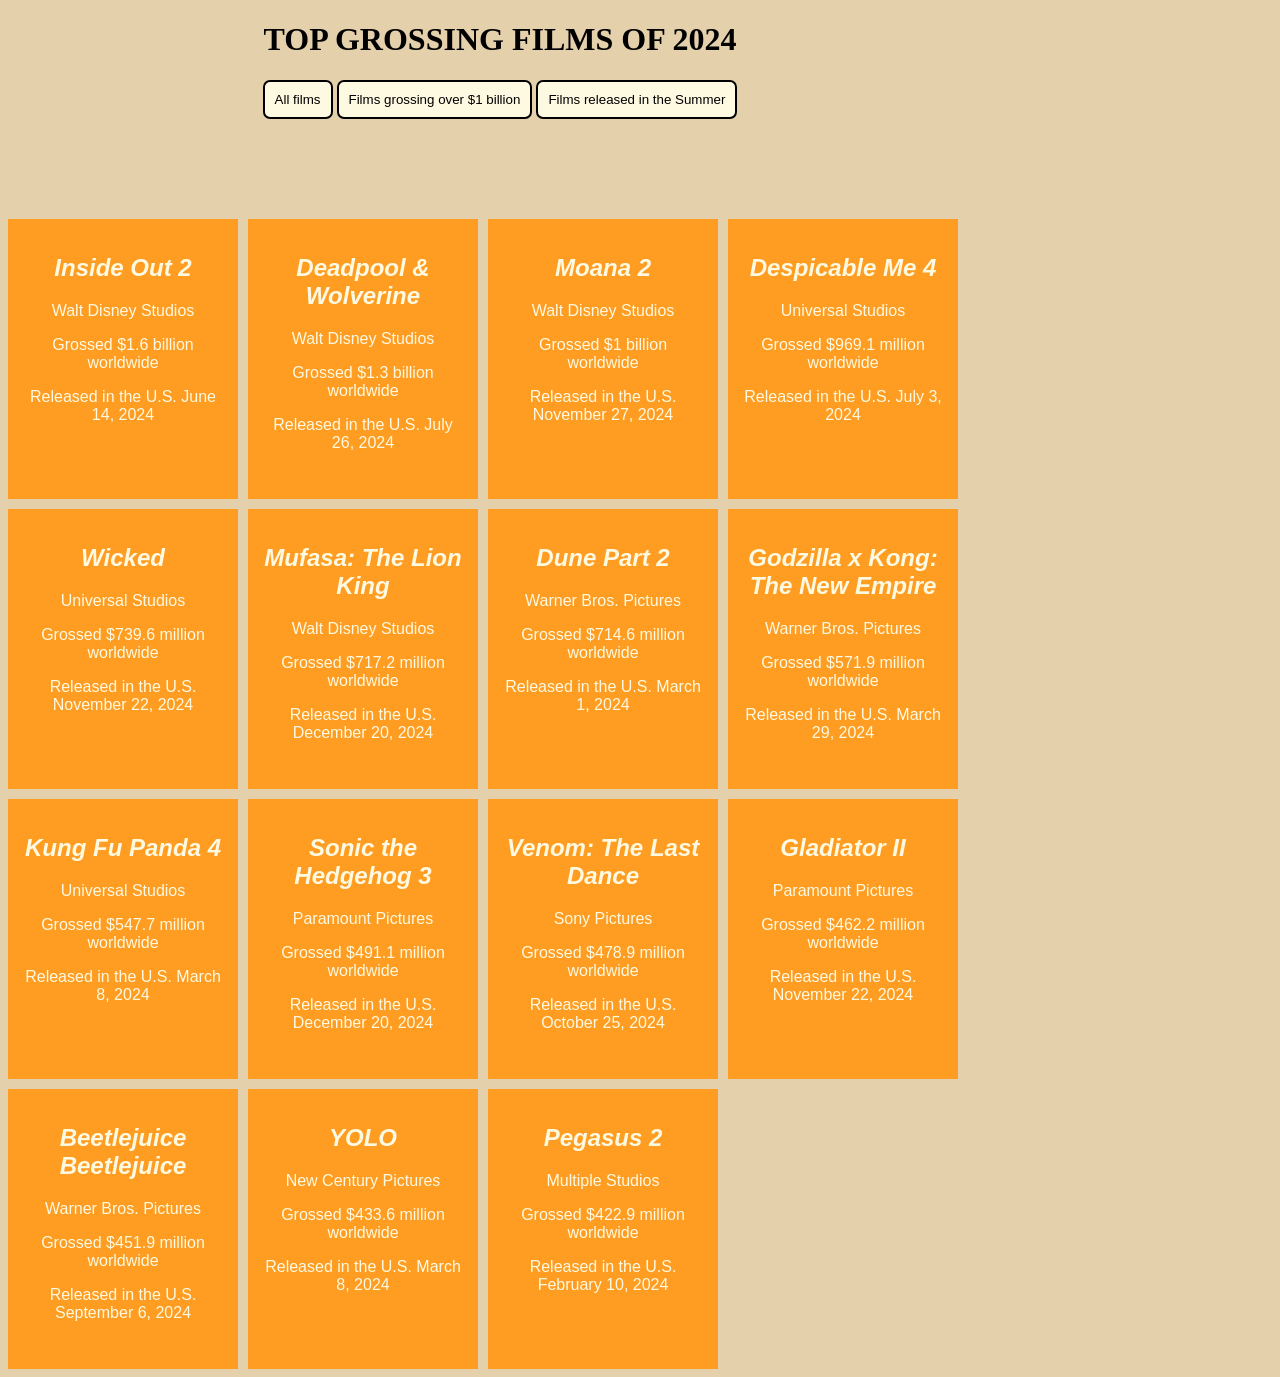
==== newindex.html @ 23d1fd78 "apr 5 commit" ====
<!DOCTYPE html>
<html lang="en">
<head>
    <meta charset="UTF-8">
    <meta name="viewport" content="width=device-width, initial-scale=1.0">
    <title>Javascript: Document Object Model</title>

    <h1> TOP GROSSING FILMS OF 2024 </h1>

    <div id="button-container">
        <button id="all" value="all">All films</button>
        <button id="over1bil" value="over1bil"> Films grossing over $1 billion</button>
        <button id="releasedSummer" value="releasedSummer">Films released in the Summer</button>
    </div>  

    <style>
            html{
            background-color: #E5D0AC;
            max-width: 1000px;
           }

           h1{
            text-align: center;
           }

           h2{
            color: #FEF9E1;
            font-style: oblique;
           }

           p{
            color:#FEF9E1;
           }

           #container > div.filmCards {
                width: 200px;
                height: 250px;
                background-color: #FF9D23;
                border: 5px solid #FF9D23;
                padding: 10px;
                flex: wrap;
                text-align: center;
                font-family: Verdana, Geneva, Tahoma, sans-serif;
                
            }

            #container {
                display:flex;
                flex-wrap: wrap;
                gap: 10px;
                padding-top: 50px;
                align-items: center;
            }

            #button-container{
                padding-bottom: 50px;
                text-align: center;
            }

            button {
                padding: 10px 10px;
                border-radius: 7px;
                border: 2px solid black;
                background-color: #FEF9E1;
            }

            .hover {
                background-color: #FF9D23;
                color: #fff;
                border: 1px solid #fff;
                cursor: pointer;
            }

            .clicked {
                background-color: #C14600;
                color: #fff;
                border: 1px solid #fff;
                cursor: pointer; 
            }

    </style>
</head>

    <div id="container"> </div>

     <script>

        const films = [
        {
            title: "Inside Out 2",
            studio: "Walt Disney Studios",
            releaseDate: "June 14, 2024",
            gross: "$1.6 billion",
            isOneBil: true,
            summerFilm: true
        },
        {
            title: "Deadpool & Wolverine",
            studio: "Walt Disney Studios",
            releaseDate: "July 26, 2024",
            gross: "$1.3 billion",
            isOneBil: true,
            summerFilm: true
        },
        {
            title: "Moana 2",
            studio: "Walt Disney Studios",
            releaseDate: "November 27, 2024",
            gross: "$1 billion",
            isOneBil: true,
            summerFilm: false
        },
        {
            title: "Despicable Me 4",
            studio: "Universal Studios",
            releaseDate: "July 3, 2024",
            gross: "$969.1 million",
            isOneBil: false,
            summerFilm: true
        },
        {
            title: "Wicked",
            studio: "Universal Studios",
            releaseDate: "November 22, 2024",
            gross: "$739.6 million",
            isOneBil: false,
            summerFilm: false
        },
        {
            title: "Mufasa: The Lion King",
            studio: "Walt Disney Studios",
            releaseDate: "December 20, 2024",
            gross: "$717.2 million",
            isOneBil: false,
            summerFilm: false
        },
        {
            title: "Dune Part 2",
            studio: "Warner Bros. Pictures",
            releaseDate: "March 1, 2024",
            gross: "$714.6 million",
            isOneBil: false,
            summerFilm: false
        },
        {
            title: "Godzilla x Kong: The New Empire",
            studio: "Warner Bros. Pictures",
            releaseDate: "March 29, 2024",
            gross: "$571.9 million",
            isOneBil: false,
            summerFilm: false
        },
        {
            title: "Kung Fu Panda 4",
            studio: "Universal Studios",
            releaseDate: "March 8, 2024",
            gross: "$547.7 million",
            isOneBil: false,
            summerFilm: false
        },
        {
            title: "Sonic the Hedgehog 3",
            studio: "Paramount Pictures",
            releaseDate: "December 20, 2024",
            gross: "$491.1 million",
            isOneBil: false,
            summerFilm: false
        },
        {
            title: "Venom: The Last Dance",
            studio: "Sony Pictures",
            releaseDate: "October 25, 2024",
            gross: "$478.9 million",
            isOneBil: false,
            summerFilm: false
        },
        {
            title: "Gladiator II",
            studio: "Paramount Pictures",
            releaseDate: "November 22, 2024",
            gross: "$462.2 million",
            isOneBil: false,
            summerFilm: false
        },
        {
            title: "Beetlejuice Beetlejuice",
            studio: "Warner Bros. Pictures",
            releaseDate: "September 6, 2024",
            gross: "$451.9 million",
            isOneBil: false,
            summerFilm: false
        },
        {
            title: "YOLO",
            studio: "New Century Pictures",
            releaseDate: "March 8, 2024",
            gross: "$433.6 million",
            isOneBil: false,
            summerFilm: false
        },
        {
            title: "Pegasus 2",
            studio: "Multiple Studios",
            releaseDate: "February 10, 2024",
            gross: "$422.9 million",
            isOneBil: false,
            summerFilm: false
        }
        ];

        let container = document.getElementById('container');

        function makeCards(title, studio, gross, isOneBil, releaseDate, summerFilm){
        let elementDiv = document.createElement('div');

            if (isOneBil){
            elementDiv.setAttribute('data-isOneBil', 'over1bil');
            }
            else {
            elementDiv.setAttribute('data-isOneBil', 'not1bil');
            };

            if (summerFilm){
                elementDiv.setAttribute('data-summerFilm', 'releasedSummer');
            }
            else{
                elementDiv.setAttribute('data-summerFilm', 'notReleasedSummer')
            }

         elementDiv.classList.add('filmCards');
        let cardText = `<h2>${title}</h2><p>${studio}</p><p>Grossed ${gross} worldwide</p><p>Released in the U.S. ${releaseDate}`;
        elementDiv.innerHTML = cardText;
        container.append(elementDiv);
    }

    films.forEach(function(c){
        makeCards(c.title, c.studio, c.gross, c.isOneBil, c.releaseDate, c.summerFilm);
    })

    let allButtons = document.querySelectorAll('button')
    let cards = document.querySelectorAll('.filmCards');

        allButtons.forEach(function(btn) {
            btn.addEventListener('mouseenter',function(){
                this.classList.add('hover');
        });
            btn.addEventListener('mouseleave',function(){
                this.classList.remove('hover');
        });
        });

        allButtons.forEach(function(btn){
            btn.addEventListener('click',function(){
                allButtons.forEach(btn_inside => {
                    btn_inside.classList.remove('clicked');
                    this.classList.add('clicked')
                    const filter = this.value;
                })
            })
        })

        allButtons.forEach(function(btn){
            btn.addEventListener('click',function(){

                let button_value = this.value;

                cards.forEach(function(card){
                    if (button_value == 'all'){
                        card.style.display = 'block';
                    }
                    else
                    
                    if (card.getAttribute('data-isOneBil') == button_value){
                        card.style.display = 'block';
                    }
                    else{
                        card.style.display = 'none';
                    }
                })
                
                if (card.getAttribute('data-summerFilm') == button_value){
                        card.style.display = 'block';
                    }
                    else{
                        card.style.display = 'none';
                    }

            })
        })


     </script>
</html>
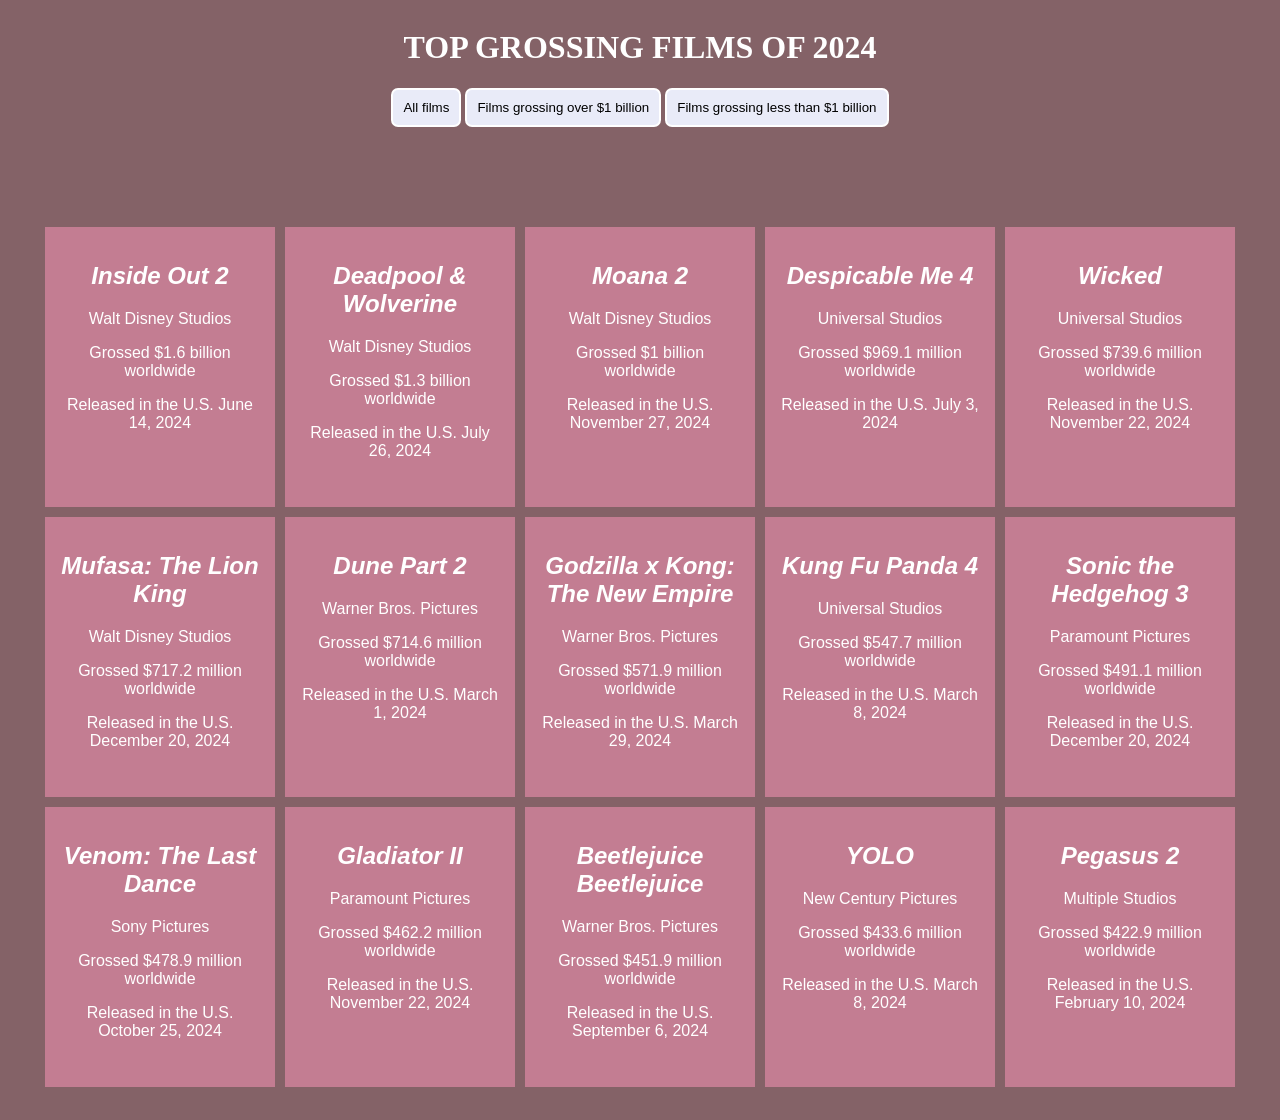
==== commit dbd13f6a: "apr 15 commit" ====
--- a/newindex.html
+++ b/newindex.html
@@ -9,34 +9,38 @@
 
     <div id="button-container">
         <button id="all" value="all">All films</button>
-        <button id="over1bil" value="over1bil"> Films grossing over $1 billion</button>
-        <button id="releasedSummer" value="releasedSummer">Films released in the Summer</button>
+        <button id="over1bil" value="over1bil"> Films grossing over $1 billion </button>
+        <button id="not1bil" value="not1bil">Films grossing less than $1 billion </button>
     </div>  
 
     <style>
             html{
-            background-color: #E5D0AC;
-            max-width: 1000px;
+            background-color: #846267;
+            display: flex;
+            justify-content: center;
+            align-items: center;
+            padding-bottom: 25px
            }
 
            h1{
             text-align: center;
+            color: white;
            }
 
            h2{
-            color: #FEF9E1;
+            color: white;
             font-style: oblique;
            }
 
            p{
-            color:#FEF9E1;
+            color:white;
            }
 
            #container > div.filmCards {
                 width: 200px;
                 height: 250px;
-                background-color: #FF9D23;
-                border: 5px solid #FF9D23;
+                background-color: #C37D92;
+                border: 5px solid #C37D92;
                 padding: 10px;
                 flex: wrap;
                 text-align: center;
@@ -49,7 +53,8 @@
                 flex-wrap: wrap;
                 gap: 10px;
                 padding-top: 50px;
-                align-items: center;
+                justify-content: center;
+                align-items: center
             }
 
             #button-container{
@@ -60,19 +65,19 @@
             button {
                 padding: 10px 10px;
                 border-radius: 7px;
-                border: 2px solid black;
-                background-color: #FEF9E1;
+                border: 2px solid white;
+                background-color: #E9EBF8;
             }
 
             .hover {
-                background-color: #FF9D23;
+                background-color: #E0C1B3;
                 color: #fff;
                 border: 1px solid #fff;
                 cursor: pointer;
             }
 
             .clicked {
-                background-color: #C14600;
+                background-color: #D89A9E;
                 color: #fff;
                 border: 1px solid #fff;
                 cursor: pointer; 
@@ -81,7 +86,7 @@
     </style>
 </head>
 
-    <div id="container"> </div>
+    <div id="container">
 
      <script>
 
@@ -92,7 +97,6 @@
             releaseDate: "June 14, 2024",
             gross: "$1.6 billion",
             isOneBil: true,
-            summerFilm: true
         },
         {
             title: "Deadpool & Wolverine",
@@ -100,7 +104,6 @@
             releaseDate: "July 26, 2024",
             gross: "$1.3 billion",
             isOneBil: true,
-            summerFilm: true
         },
         {
             title: "Moana 2",
@@ -108,7 +111,6 @@
             releaseDate: "November 27, 2024",
             gross: "$1 billion",
             isOneBil: true,
-            summerFilm: false
         },
         {
             title: "Despicable Me 4",
@@ -116,7 +118,6 @@
             releaseDate: "July 3, 2024",
             gross: "$969.1 million",
             isOneBil: false,
-            summerFilm: true
         },
         {
             title: "Wicked",
@@ -124,7 +125,6 @@
             releaseDate: "November 22, 2024",
             gross: "$739.6 million",
             isOneBil: false,
-            summerFilm: false
         },
         {
             title: "Mufasa: The Lion King",
@@ -132,7 +132,6 @@
             releaseDate: "December 20, 2024",
             gross: "$717.2 million",
             isOneBil: false,
-            summerFilm: false
         },
         {
             title: "Dune Part 2",
@@ -140,7 +139,6 @@
             releaseDate: "March 1, 2024",
             gross: "$714.6 million",
             isOneBil: false,
-            summerFilm: false
         },
         {
             title: "Godzilla x Kong: The New Empire",
@@ -148,7 +146,6 @@
             releaseDate: "March 29, 2024",
             gross: "$571.9 million",
             isOneBil: false,
-            summerFilm: false
         },
         {
             title: "Kung Fu Panda 4",
@@ -156,7 +153,6 @@
             releaseDate: "March 8, 2024",
             gross: "$547.7 million",
             isOneBil: false,
-            summerFilm: false
         },
         {
             title: "Sonic the Hedgehog 3",
@@ -164,7 +160,6 @@
             releaseDate: "December 20, 2024",
             gross: "$491.1 million",
             isOneBil: false,
-            summerFilm: false
         },
         {
             title: "Venom: The Last Dance",
@@ -172,7 +167,6 @@
             releaseDate: "October 25, 2024",
             gross: "$478.9 million",
             isOneBil: false,
-            summerFilm: false
         },
         {
             title: "Gladiator II",
@@ -180,7 +174,6 @@
             releaseDate: "November 22, 2024",
             gross: "$462.2 million",
             isOneBil: false,
-            summerFilm: false
         },
         {
             title: "Beetlejuice Beetlejuice",
@@ -188,7 +181,6 @@
             releaseDate: "September 6, 2024",
             gross: "$451.9 million",
             isOneBil: false,
-            summerFilm: false
         },
         {
             title: "YOLO",
@@ -196,7 +188,6 @@
             releaseDate: "March 8, 2024",
             gross: "$433.6 million",
             isOneBil: false,
-            summerFilm: false
         },
         {
             title: "Pegasus 2",
@@ -204,7 +195,6 @@
             releaseDate: "February 10, 2024",
             gross: "$422.9 million",
             isOneBil: false,
-            summerFilm: false
         }
         ];
 
@@ -219,13 +209,6 @@
             else {
             elementDiv.setAttribute('data-isOneBil', 'not1bil');
             };
-
-            if (summerFilm){
-                elementDiv.setAttribute('data-summerFilm', 'releasedSummer');
-            }
-            else{
-                elementDiv.setAttribute('data-summerFilm', 'notReleasedSummer')
-            }
 
          elementDiv.classList.add('filmCards');
         let cardText = `<h2>${title}</h2><p>${studio}</p><p>Grossed ${gross} worldwide</p><p>Released in the U.S. ${releaseDate}`;
@@ -234,7 +217,7 @@
     }
 
     films.forEach(function(c){
-        makeCards(c.title, c.studio, c.gross, c.isOneBil, c.releaseDate, c.summerFilm);
+        makeCards(c.title, c.studio, c.gross, c.isOneBil, c.releaseDate);
     })
 
     let allButtons = document.querySelectorAll('button')
@@ -277,17 +260,12 @@
                         card.style.display = 'none';
                     }
                 })
-                
-                if (card.getAttribute('data-summerFilm') == button_value){
-                        card.style.display = 'block';
-                    }
-                    else{
-                        card.style.display = 'none';
-                    }
 
             })
         })
 
 
      </script>
+
+    </div>
 </html>
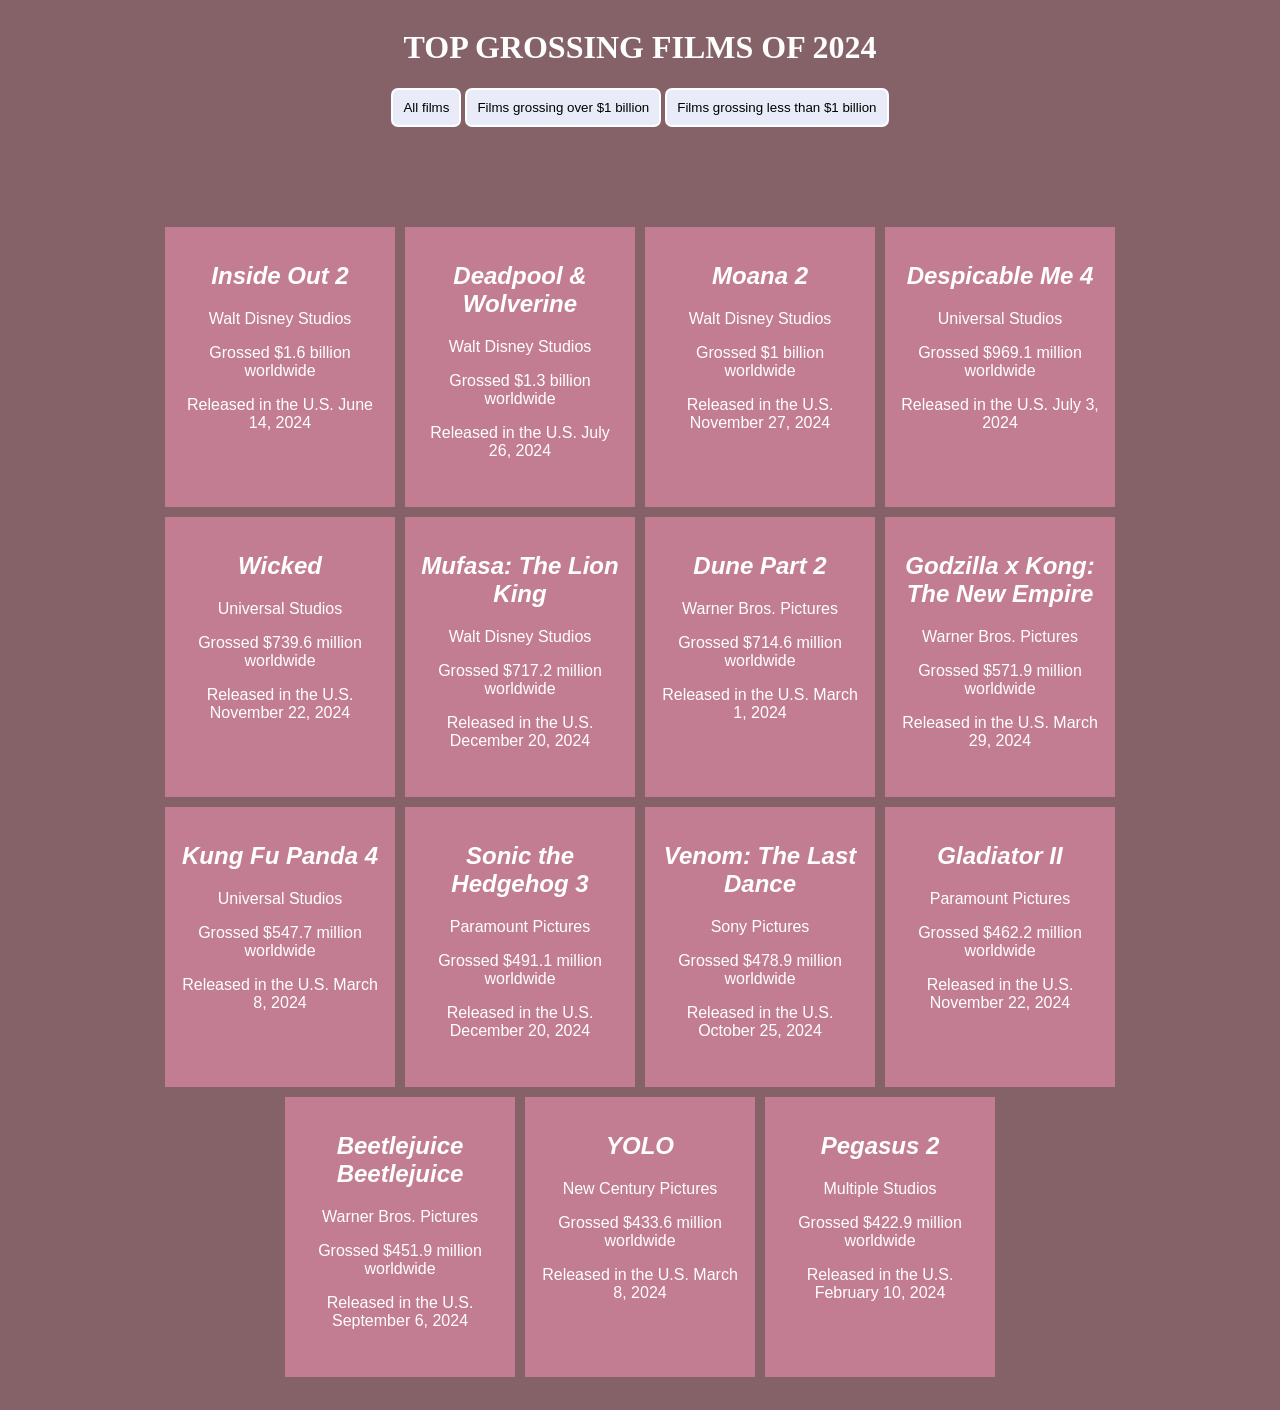
==== commit 713be56c: "apr 15 commit pt 2" ====
--- a/newindex.html
+++ b/newindex.html
@@ -19,7 +19,9 @@
             display: flex;
             justify-content: center;
             align-items: center;
-            padding-bottom: 25px
+            padding-bottom: 25px;
+            padding-left: 150px;
+            padding-right: 150px;
            }
 
            h1{
